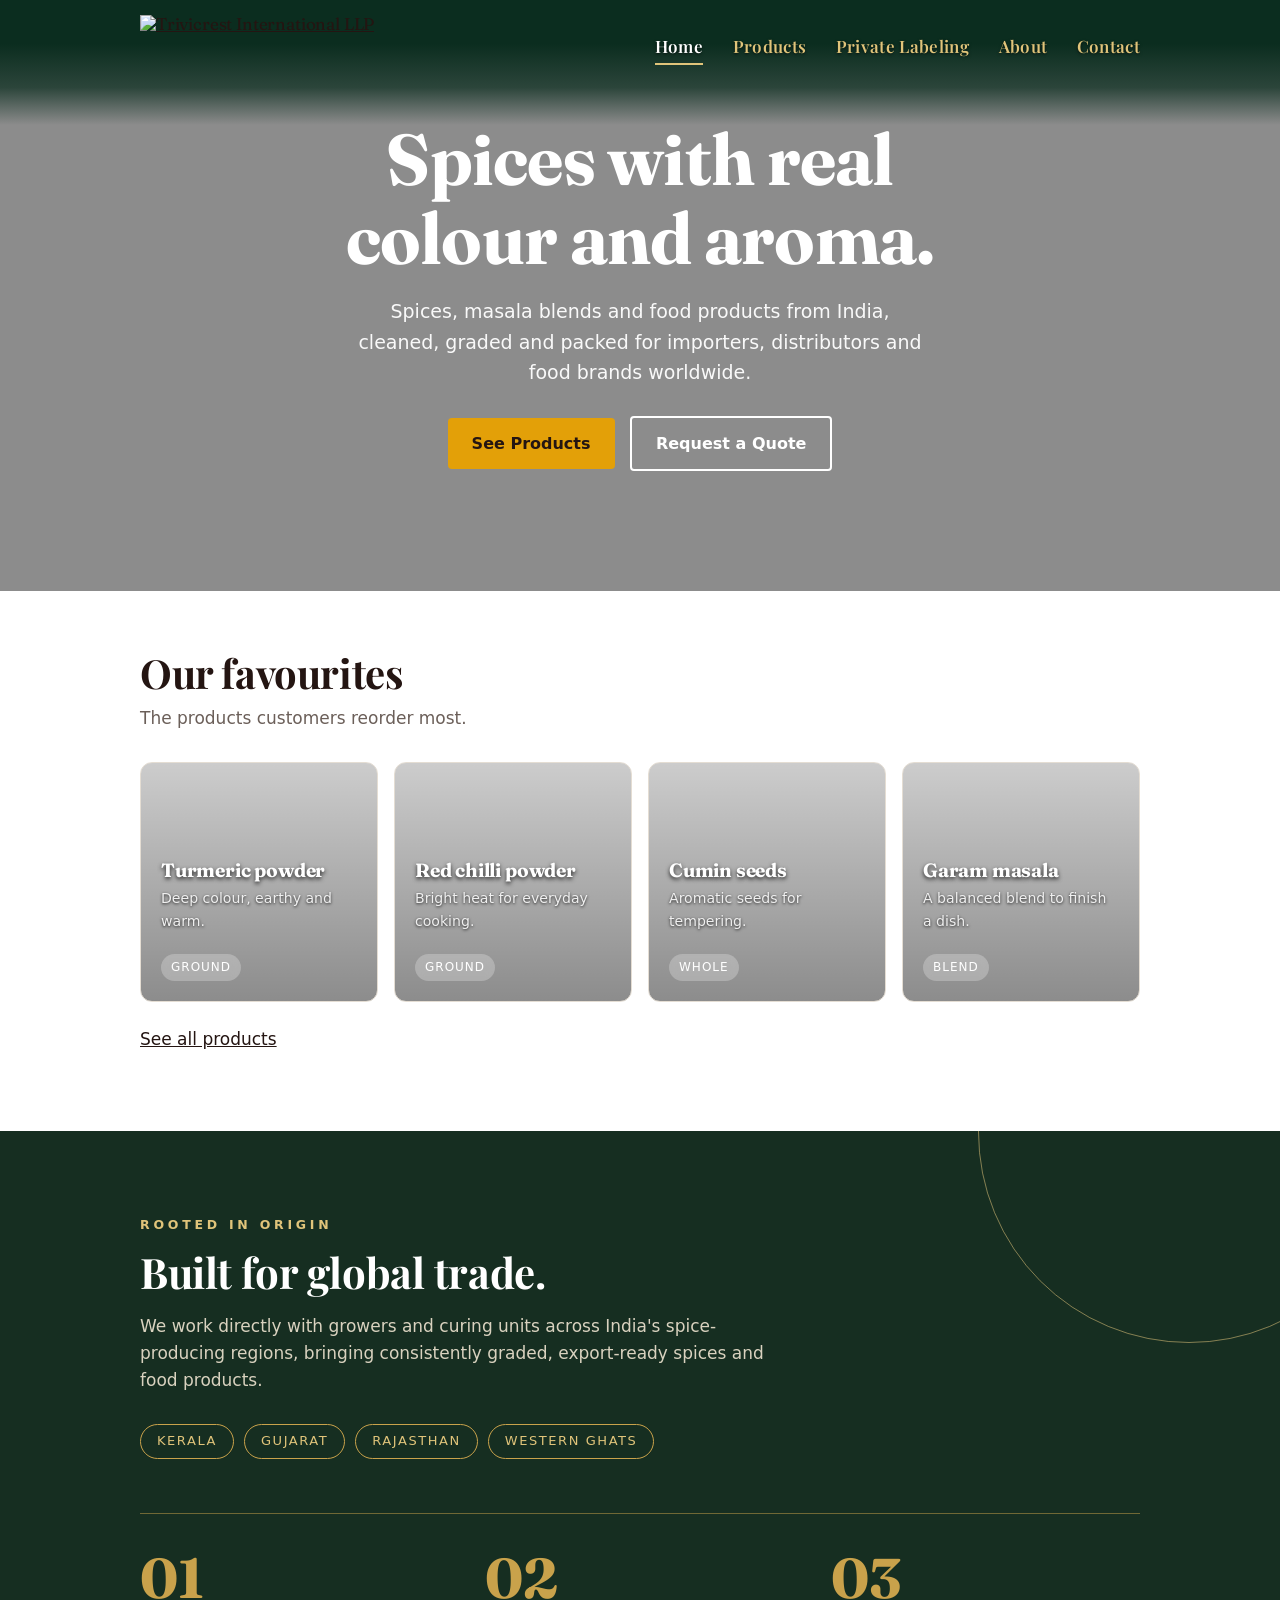
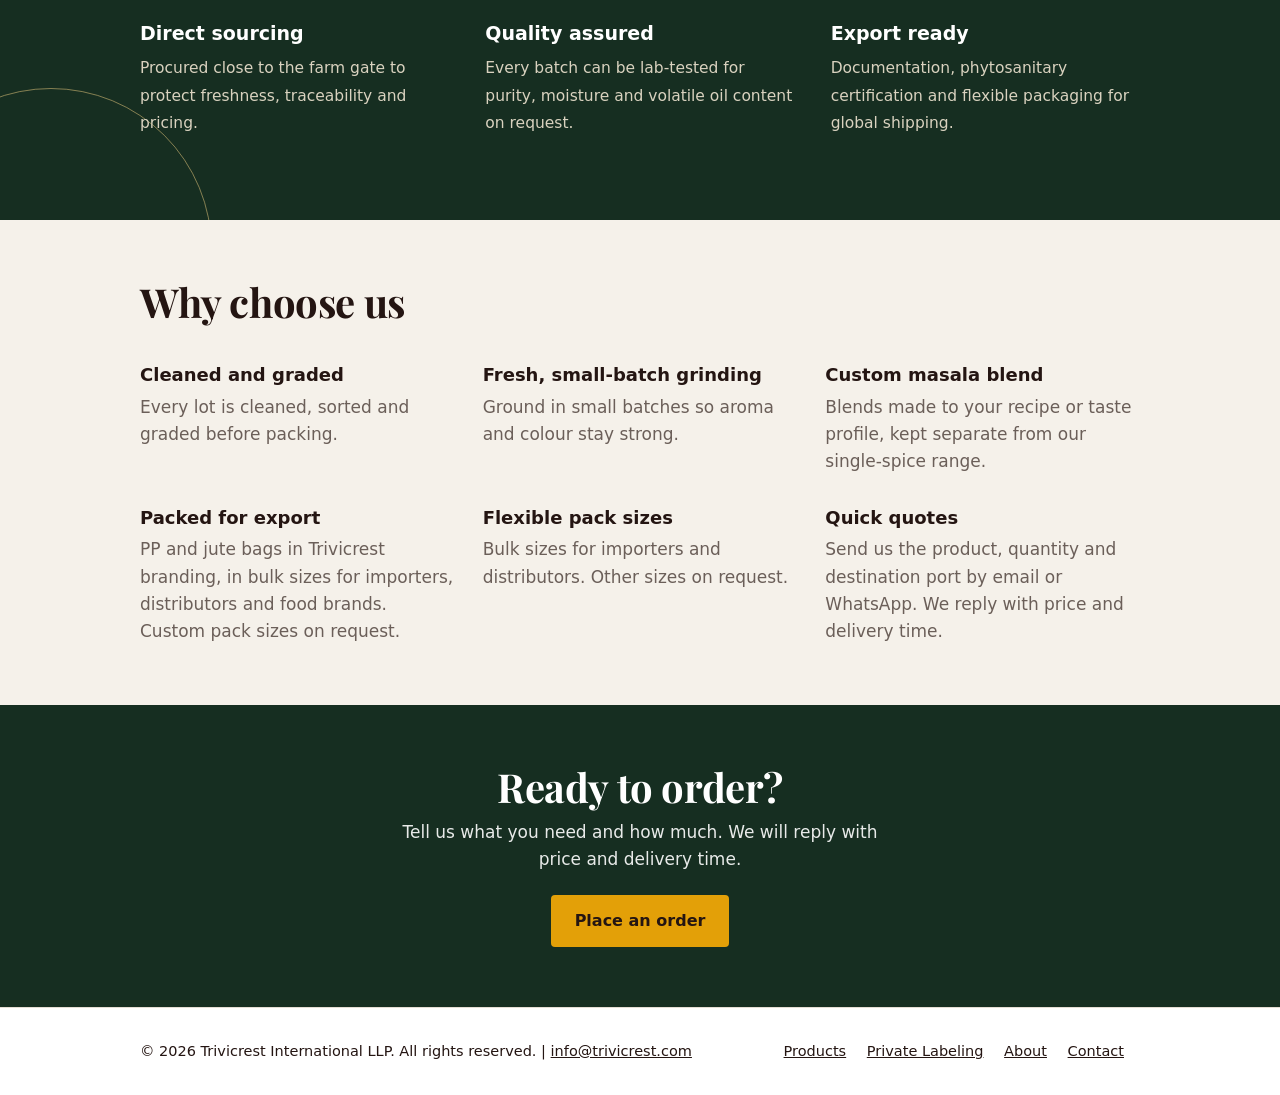
==== index.html @ 9ede982e "Add files via upload Initial website upload" ====
<!DOCTYPE html>
<html lang="en">
<head>
  <meta charset="utf-8">
  <meta name="viewport" content="width=device-width, initial-scale=1">
  <title>Pure Indian Spices | Trivicrest</title>
  <link rel="stylesheet" href="https://fonts.googleapis.com/css2?family=Fraunces:wght@600;700&family=Playfair+Display:wght@500;600;700&display=swap">
  <link rel="stylesheet" href="style.css">
</head>
<body class="home-page">
  <header>
  <div class="wrap">
    <a class="logo" href="index.html">
      <img src="images/logoo.png" alt="Trivicrest International LLP" class="logo-img">
    </a>
    <nav>
      <a href="index.html" class="on">Home</a>
      <a href="products.html">Products</a>
      <a href="private-labeling.html">Private Labeling</a>
      <a href="about.html">About</a>
      <a href="contact.html">Contact</a>
    </nav>
  </div>
</header>
  <main>
    <div class="hero">
      <!-- Background Video -->
      <video autoplay muted loop playsinline class="hero-video">
        <source src="images/banner-video.mp4.mp4" type="video/mp4">
        Your browser does not support the video tag.
      </video>

      <!-- Dark Overlay to keep white text clearly legible -->
      <div class="hero-overlay"></div>

      <!-- Hero Content -->
      <div class="wrap hero-content">
        <h1>Spices with real colour and aroma.</h1>
        <p>Spices, masala blends and food products from India, cleaned, graded and packed for importers, distributors and food brands worldwide.</p>
        <a class="btn" href="products.html">See Products</a>
        <a class="btn alt" href="contact.html">Request a Quote</a>
      </div>
    </div>

    <section>
      <div class="wrap">
        <h2 style="font-family: 'Playfair Display', Georgia, serif;">Our favourites</h2>
        <p class="lead">The products customers reorder most.</p>
        <div class="grid" id="featured"></div>
        <p style="margin-top:24px"><a href="products.html">See all products</a></p>
      </div>
    </section>

    <section class="rooted">
      <div class="wrap">
        <p class="eyebrow">Rooted in origin</p>
        <h2>Built for global trade.</h2>
        <p class="intro">We work directly with growers and curing units across India's spice-producing regions, bringing consistently graded, export-ready spices and food products.</p>
        <div class="regions">
          <span>Kerala</span>
          <span>Gujarat</span>
          <span>Rajasthan</span>
          <span>Western Ghats</span>
        </div>
        <div class="rooted-grid">
          <div>
            <div class="rooted-num">01</div>
            <strong>Direct sourcing</strong>
            <span class="d">Procured close to the farm gate to protect freshness, traceability and pricing.</span>
          </div>
          <div>
            <div class="rooted-num">02</div>
            <strong>Quality assured</strong>
            <span class="d">Every batch can be lab-tested for purity, moisture and volatile oil content on request.</span>
          </div>
          <div>
            <div class="rooted-num">03</div>
            <strong>Export ready</strong>
            <span class="d">Documentation, phytosanitary certification and flexible packaging for global shipping.</span>
          </div>
        </div>
      </div>
    </section>

    <section class="soft">
      <div class="wrap">
        <h2 style="font-family: 'Playfair Display', Georgia, serif;">Why choose us</h2>
        <br>
        <div class="cols">
          <div>
            <strong>Cleaned and graded</strong>
            <span>Every lot is cleaned, sorted and graded before packing.</span>
          </div>
          <div>
            <strong>Fresh, small-batch grinding</strong>
            <span>Ground in small batches so aroma and colour stay strong.</span>
          </div>
          <div>
            <strong>Custom masala blend</strong>
            <span>Blends made to your recipe or taste profile, kept separate from our single-spice range.</span>
          </div>
          <div>
            <strong>Packed for export</strong>
            <span>PP and jute bags in Trivicrest branding, in bulk sizes for importers, distributors and food brands. Custom pack sizes on request.</span>
          </div>
          <div>
            <strong>Flexible pack sizes</strong>
            <span>Bulk sizes for importers and distributors. Other sizes on request.</span>
          </div>
          <div>
            <strong>Quick quotes</strong>
            <span>Send us the product, quantity and destination port by email or WhatsApp. We reply with price and delivery time.</span>
          </div>
        </div>
      </div>
    </section>

    <section class="cta">
      <div class="wrap">
        <h2 style="font-family: 'Playfair Display', Georgia, serif;">Ready to order?</h2>
        <p>Tell us what you need and how much. We will reply with price and delivery time.</p>
        <a class="btn" href="contact.html">Place an order</a>
      </div>
    </section>
  </main>

  <footer>
    <div class="wrap">
      <span>&copy; <span class="yr"></span> Trivicrest International LLP. All rights reserved. | <a href="mailto:info@trivicrest.com">info@trivicrest.com</a></span>
      <span>
        <a href="products.html">Products</a>
        <a href="private-labeling.html">Private Labeling</a>
        <a href="about.html">About</a>
        <a href="contact.html">Contact</a>
      </span>
    </div>
  </footer>
  <script src="script.js"></script>
</body>
</html>
---- style.css ----
:root{--bg:#FFFFFF;--soft:#F5F1EA;--ink:#241512;--mute:#6B5F59;--line:#E4DDD3;--red:#5A1A12;--gold:#E3A008;--green:#3F5B3A}
*{box-sizing:border-box}html{scroll-behavior:smooth}
body{margin:0;background:var(--bg);color:var(--ink);font:17px/1.6 system-ui,-apple-system,"Segoe UI",Roboto,sans-serif}
h1,h2,h3,.logo{font-family:Fraunces,Georgia,serif;line-height:1.1;letter-spacing:-.01em}
a{color:inherit}.wrap{max-width:1040px;margin:0 auto;padding:0 20px}
/* Header Container */
/* Base Header Styling (For Light Subpages: Products, About, Contact, etc.) */
header {
  position: sticky;
  top: 0;
  background: #0b2d1f; /* Solid brand green for subpages to make logo and nav crisp */
  z-index: 10;
  padding: 12px 0;
  border-bottom: 1px solid rgba(224, 196, 122, 0.2);
}

header .wrap {
  display: flex;
  align-items: center;
  justify-content: space-between;
  flex-wrap: wrap;
  gap: 15px;
}

.logo-img {
  height: 65px;
  width: auto;
  display: block;
}

nav a {
  margin-left: 24px;
  text-decoration: none;
  color: #E0C47A;
  font-family: 'Playfair Display', Georgia, serif;
  font-size: 17px;
  font-weight: 600;
  letter-spacing: 0.02em;
  padding: 6px 0;
  transition: color 0.2s ease;
  text-shadow: 0 1px 3px rgba(0, 0, 0, 0.7);
}

nav a:hover, nav a.on {
  color: #ffffff;
  border-bottom: 2px solid #E0C47A;
}

/* Homepage-Only Dissolving Header over Video */
body.home-page header {
  position: absolute;
  top: 0;
  left: 0;
  width: 100%;
  background: linear-gradient(
    to bottom, 
    #0b2d1f 0%, 
    #0b2d1f 35%, 
    rgba(11, 45, 31, 0.75) 70%, 
    rgba(11, 45, 31, 0) 100%
  );
  border-bottom: none;
  padding: 15px 0 45px;
}

/* Hero Section Spacing for Large Logo */
.hero {
  position: relative;
  min-height: 600px;
  padding: 220px 0 120px; /* Extra top padding so headline doesn't touch logo */
  display: flex;
  align-items: center;
  justify-content: center;
  overflow: hidden;
  text-align: center;
}


  
/* Video Hero Banner */
.hero {
  position: relative;
  min-height: 500px;
  padding: 120px 0;
  display: flex;
  align-items: center;
  justify-content: center;
  overflow: hidden;
  text-align: center;
}

.hero-video {
  position: absolute;
  top: 50%;
  left: 50%;
  min-width: 100%;
  min-height: 100%;
  width: auto;
  height: auto;
  transform: translate(-50%, -50%);
  object-fit: cover;
  z-index: 1;
}

.hero-overlay {
  position: absolute;
  top: 0;
  left: 0;
  width: 100%;
  height: 100%;
  background: rgba(0, 0, 0, 0.45); /* Dark tint overlay */
  z-index: 2;
}

.hero-content {
  position: relative;
  z-index: 3;
  color: #ffffff;
}

.hero h1 {
  font-size: clamp(40px, 7vw, 72px);
  margin: 0 auto 18px;
  max-width: 13ch;
  text-align: center;
  color: #ffffff;
}

.hero p {
  max-width: 48ch;
  font-size: 19px;
  opacity: .95;
  margin: 0 auto 28px;
  text-align: center;
  color: #ffffff;
}

/* Page Header Section (Subpages) */
.page-head {
  background: var(--soft);
  padding: 130px 0 48px; /* 130px top padding pushes text safely below the header gradient */
  border-bottom: 1px solid var(--line);
}
.page-head h1{font-size:clamp(34px,5vw,52px);margin:0 0 8px}.page-head p{margin:0;color:var(--mute);max-width:52ch}
.btn{display:inline-block;background:var(--gold);color:#241512;padding:13px 24px; border-radius:4px;font-weight:600;text-decoration:none;border:0;cursor:pointer;font-size:16px}
.btn.alt{background:transparent;color:#fff;border:2px solid #fff;margin-left:10px}
section{padding:60px 0}.soft{background:var(--soft)}
h2{font-size:clamp(28px,4vw,40px);margin:0 0 10px}.lead{color:var(--mute);max-width:56ch;margin:0 0 30px}
.grid{display:grid;grid-template-columns:repeat(auto-fill,minmax(230px,1fr));gap:16px}
.card{border:1px solid var(--line);border-radius:6px;padding:20px;background:#fff}
.card h3{margin:14px 0 4px;font-size:21px}.card p{margin:0;color:var(--mute);font-size:15px}
.dot{width:84px;height:84px;border-radius:50%;box-shadow:inset 0 -8px 0 rgba(0,0,0,.18),inset 0 6px 0 rgba(255,255,255,.18)}
.tag{display:inline-block;font-size:13px;color:var(--green);margin-top:10px}
.filters{display:flex;gap:8px;flex-wrap:wrap;margin-bottom:24px}
.filters button{border:1px solid var(--line);background:#fff;padding:9px 16px;border-radius:99px;font-size:15px;cursor:pointer}
.filters button.on{background:var(--red);color:#fff;border-color:var(--red)}
.cols{display:grid;grid-template-columns:repeat(auto-fit,minmax(240px,1fr));gap:28px}
.cols strong{display:block;font-size:18px;margin-bottom:4px}.cols span,.about p{color:var(--mute)}
.split{display:grid;grid-template-columns:repeat(auto-fit,minmax(300px,1fr));gap:40px}
label{display:block;font-weight:600;font-size:14px;margin-bottom:6px}
input,select,textarea{width:100%;padding:12px;border:1px solid var(--line);border-radius:4px;font:inherit;margin-bottom:16px}
.cta{background:#162E21;color:#fff;text-align:center}.cta p{opacity:.9;margin:0 auto 22px;max-width:46ch}
footer{background:#fff;color:#241512;padding:32px 0;font-size:14.5px;border-top:1px solid var(--line)}
footer .wrap{display:flex;justify-content:space-between;flex-wrap:wrap;gap:10px}footer a{margin-right:16px}
a:focus-visible,button:focus-visible,input:focus-visible,select:focus-visible,textarea:focus-visible{outline:3px solid var(--gold);outline-offset:2px}

/* Styling for background image cards */
.spice-card {
  position: relative;
  min-height: 240px;
  background-size: cover;
  background-position: center;
  background-repeat: no-repeat;
  border-radius: 12px;
  overflow: hidden;
  padding: 20px;
  display: flex;
  flex-direction: column;
  justify-content: flex-end;
}

.spice-card h3 {
  color: #ffffff !important;
  font-size: 1.2rem;
  margin-bottom: 6px;
  text-shadow: 0 2px 4px rgba(0, 0, 0, 0.8);
}

.spice-card p {
  color: #f0f0f0 !important;
  font-size: 0.88rem;
  margin-bottom: 12px;
  text-shadow: 0 1px 3px rgba(0, 0, 0, 0.8);
}

.spice-card .tag {
  display: inline-block;
  background-color: rgba(255, 255, 255, 0.25);
  backdrop-filter: blur(4px);
  color: #ffffff !important;
  padding: 4px 10px;
  border-radius: 20px;
  font-size: 0.75rem;
  text-transform: uppercase;
  letter-spacing: 1px;
}

/* "Rooted in origin" section */
.rooted{position:relative;overflow:hidden;background:#162E21;color:#F6F1E6;padding:84px 0}
.rooted::before,.rooted::after{content:"";position:absolute;border:1px solid rgba(224,196,122,.55);border-radius:50%;pointer-events:none}
.rooted::before{width:420px;height:420px;top:-210px;right:-120px}
.rooted::after{width:320px;height:320px;bottom:-190px;left:-110px}
.rooted .wrap{position:relative;z-index:1}
.rooted .eyebrow{font-size:12.5px;font-weight:600;letter-spacing:.3em;text-transform:uppercase;color:#E0C47A;margin:0 0 14px}
.rooted h2{font-family:'Playfair Display',serif;font-size:42px;color:#fff;max-width:16ch;margin:0 0 18px}
.rooted .intro{color:#D9D2BF;max-width:60ch;margin:0 0 30px}
.regions{display:flex;flex-wrap:wrap;gap:10px;margin:0 0 54px}
.regions span{border:1px solid #C9A24B;color:#E0C47A;border-radius:99px;padding:6px 16px;font-size:13px;letter-spacing:.12em;text-transform:uppercase}
.rooted-grid{display:grid;grid-template-columns:repeat(auto-fit,minmax(230px,1fr));gap:36px;border-top:1px solid rgba(201,162,75,.5);padding-top:36px}
.rooted-num{font-family:Fraunces,Georgia,serif;font-size:56px;font-weight:700;line-height:1;color:#C9A24B;margin:0 0 12px}
.rooted-grid strong{display:block;font-size:19px;color:#fff;margin-bottom:6px}
.rooted-grid .d{color:#D9D2BF;font-size:15.5px}



/* ==========================================
   MOBILE & TABLET RESPONSIVE STYLES
   ========================================== */

@media (max-width: 768px) {
  
  /* 1. Header & Navigation Adjustments */
  header {
    padding: 10px 0 25px !important;
  }

  header .wrap {
    flex-direction: column; /* Stack logo and navigation vertically on small screens */
    align-items: center;
    justify-content: center;
    gap: 10px;
  }

  /* Shrink logo so it doesn't take up the whole phone screen */
  .logo-img {
    height: 48px !important; 
  }

  /* Center nav links and give them better touch targets */
  nav {
    display: flex;
    flex-wrap: wrap;
    justify-content: center;
    gap: 12px 16px; /* Spacing between links */
  }

  nav a {
    margin-left: 0 !important; /* Reset desktop left margin */
    font-size: 14px !important;
    padding: 4px 8px;
  }

  /* 2. Hero Section Fixes for Mobile Video */
  .hero {
    min-height: 480px !important;
    padding: 150px 16px 60px !important; /* Extra top padding so logo/nav doesn't cover text */
  }

  .hero-content h1 {
    font-size: 28px !important; /* Smaller title to prevent awkward text wrapping */
    line-height: 1.25;
  }

  .hero-content p {
    font-size: 15px !important;
    margin-bottom: 20px;
  }

  /* Stack Hero Buttons on Mobile */
  .hero-content .btn {
    display: block;
    width: 100%;
    margin: 8px 0 !important;
    box-sizing: border-box;
  }

  /* 3. Subpage Headings Padding Fix */
  .page-head {
    padding: 150px 16px 36px !important; /* Prevents sticky header from overlapping page titles */
    text-align: center;
  }

  .page-head h1 {
    font-size: 32px !important;
  }

  /* 4. Product Grid & Section Columns */
  .grid, .cols, .rooted-grid {
    grid-template-columns: 1fr !important; /* Display items in a single full-width column */
    gap: 20px !important;
  }

  section {
    padding: 40px 16px !important; /* Reduce large section padding on small displays */
  }

  /* 5. Mobile Footer Styling */
  footer .wrap {
    flex-direction: column;
    text-align: center;
    gap: 16px;
  }

  footer span {
    display: flex;
    flex-wrap: wrap;
    justify-content: center;
    gap: 10px;
  }
}
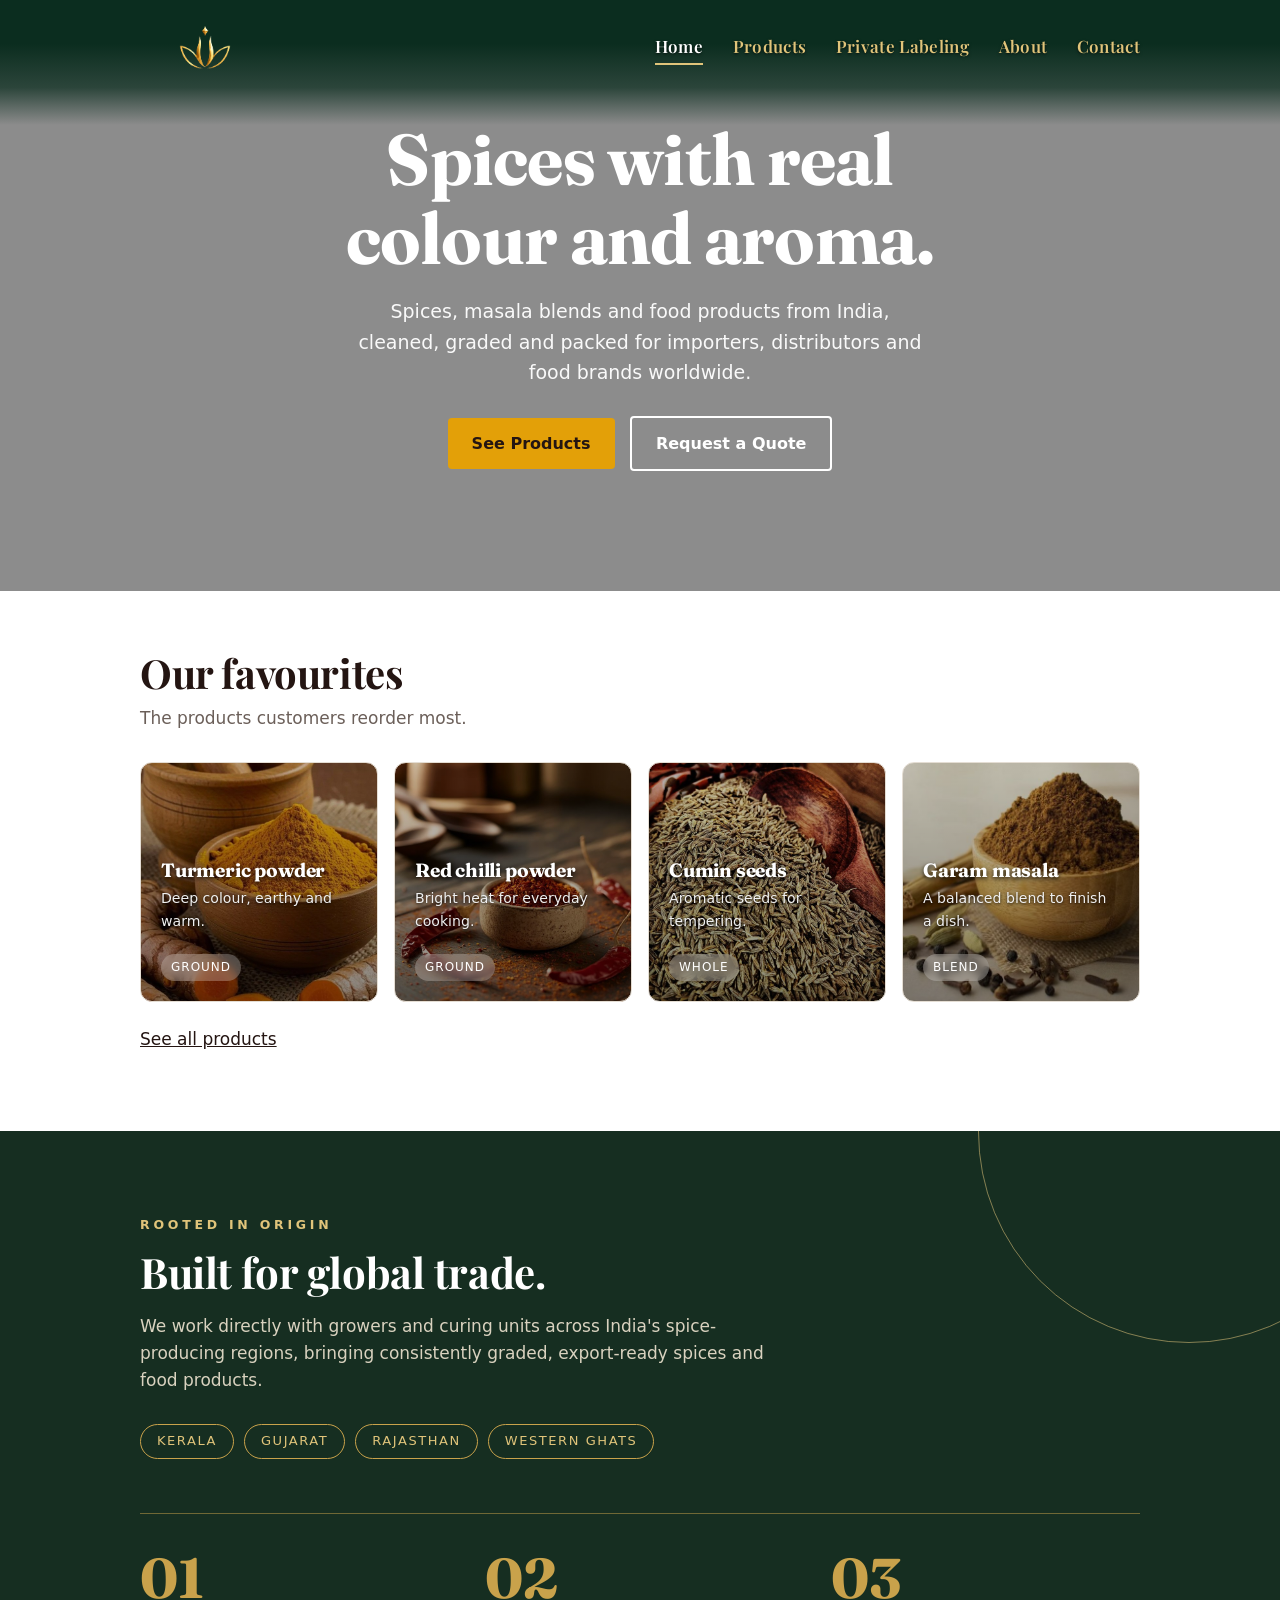
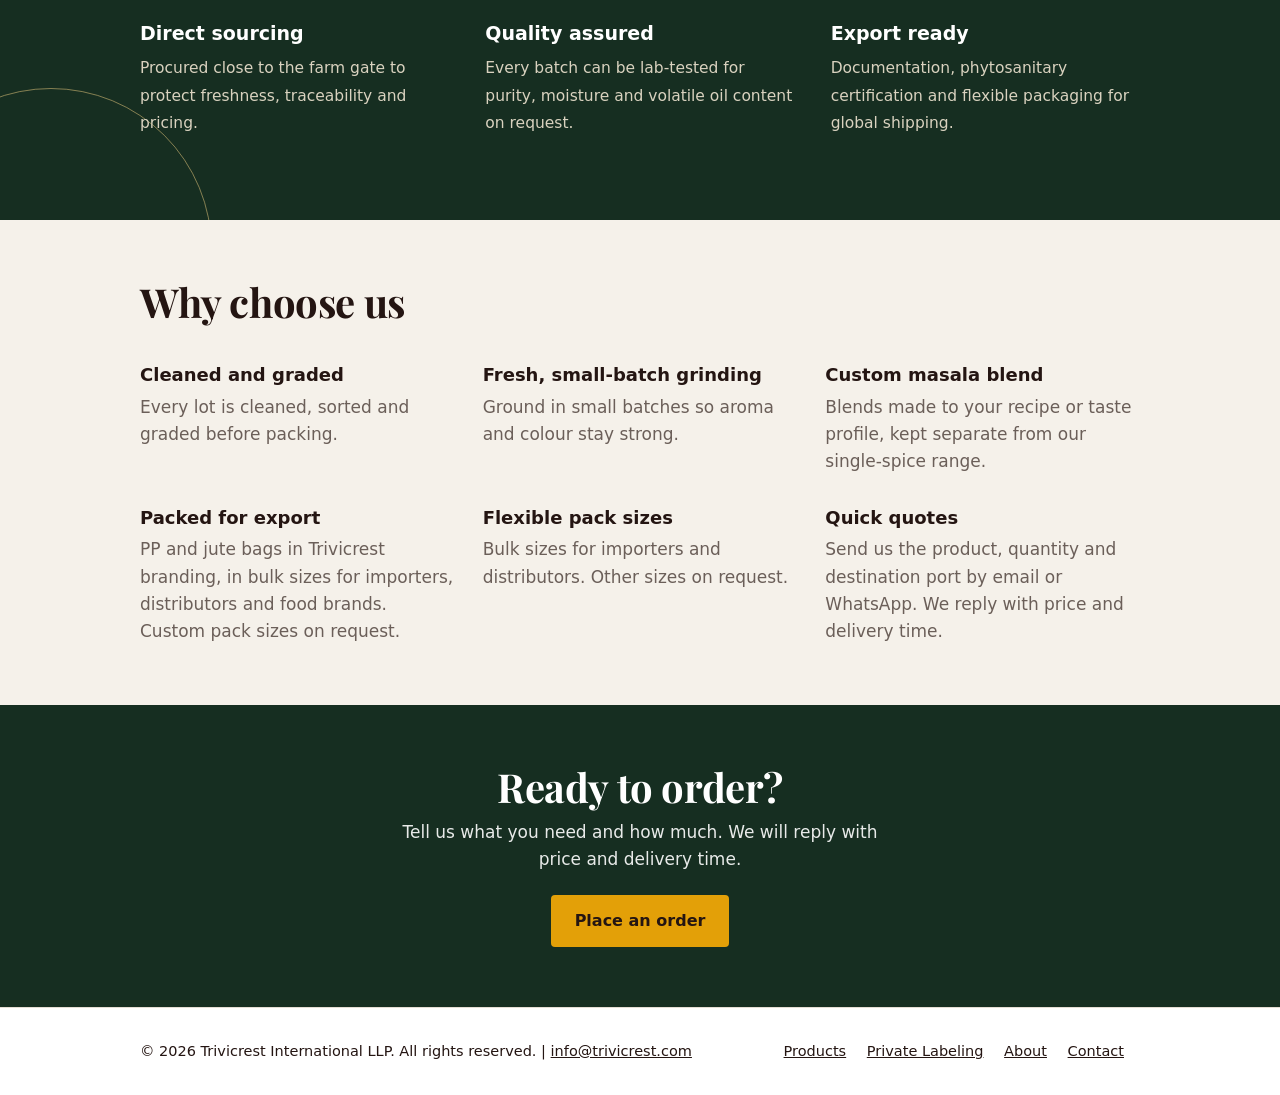
==== commit b6a26f19: "Update website" ====
--- a/index.html
+++ b/index.html
@@ -11,7 +11,7 @@
   <header>
   <div class="wrap">
     <a class="logo" href="index.html">
-      <img src="images/logoo.png" alt="Trivicrest International LLP" class="logo-img">
+      <img src="images/trivilogo.png" alt="Trivicrest International LLP" class="logo-img">
     </a>
     <nav>
       <a href="index.html" class="on">Home</a>
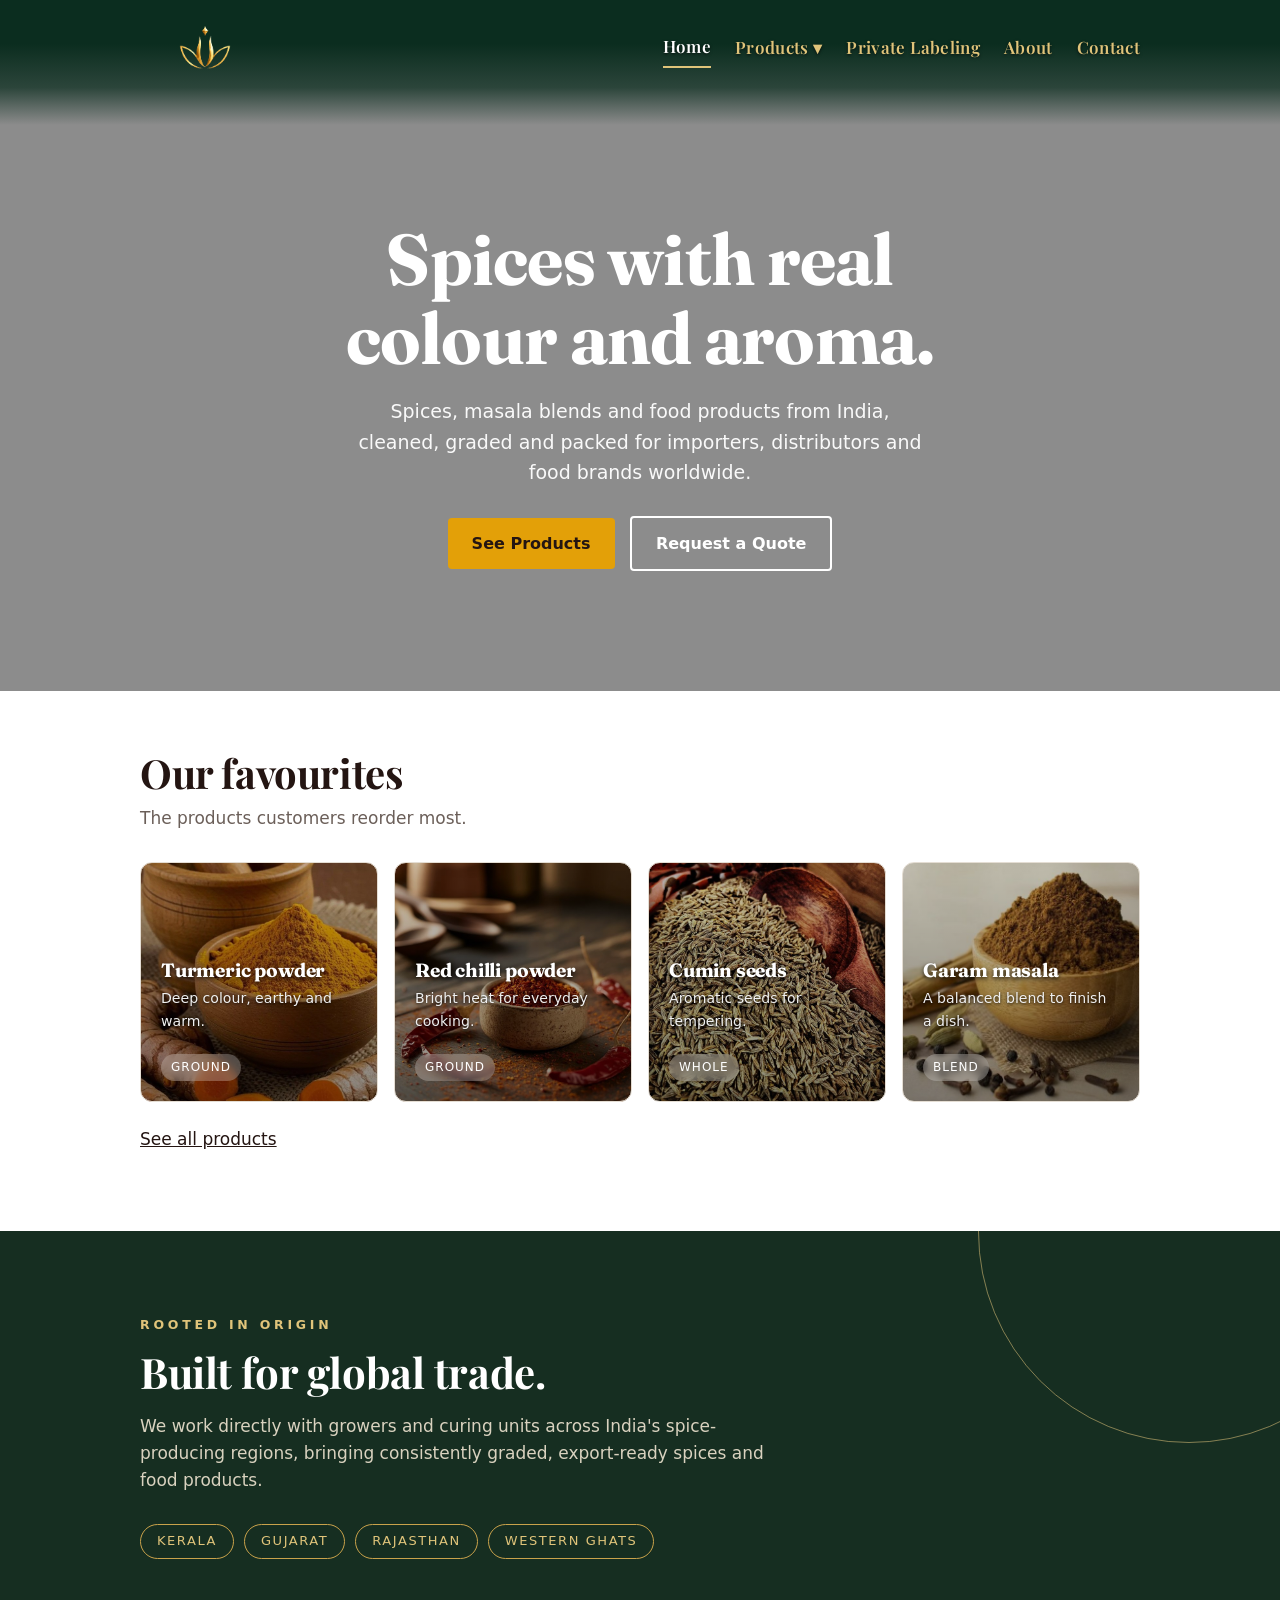
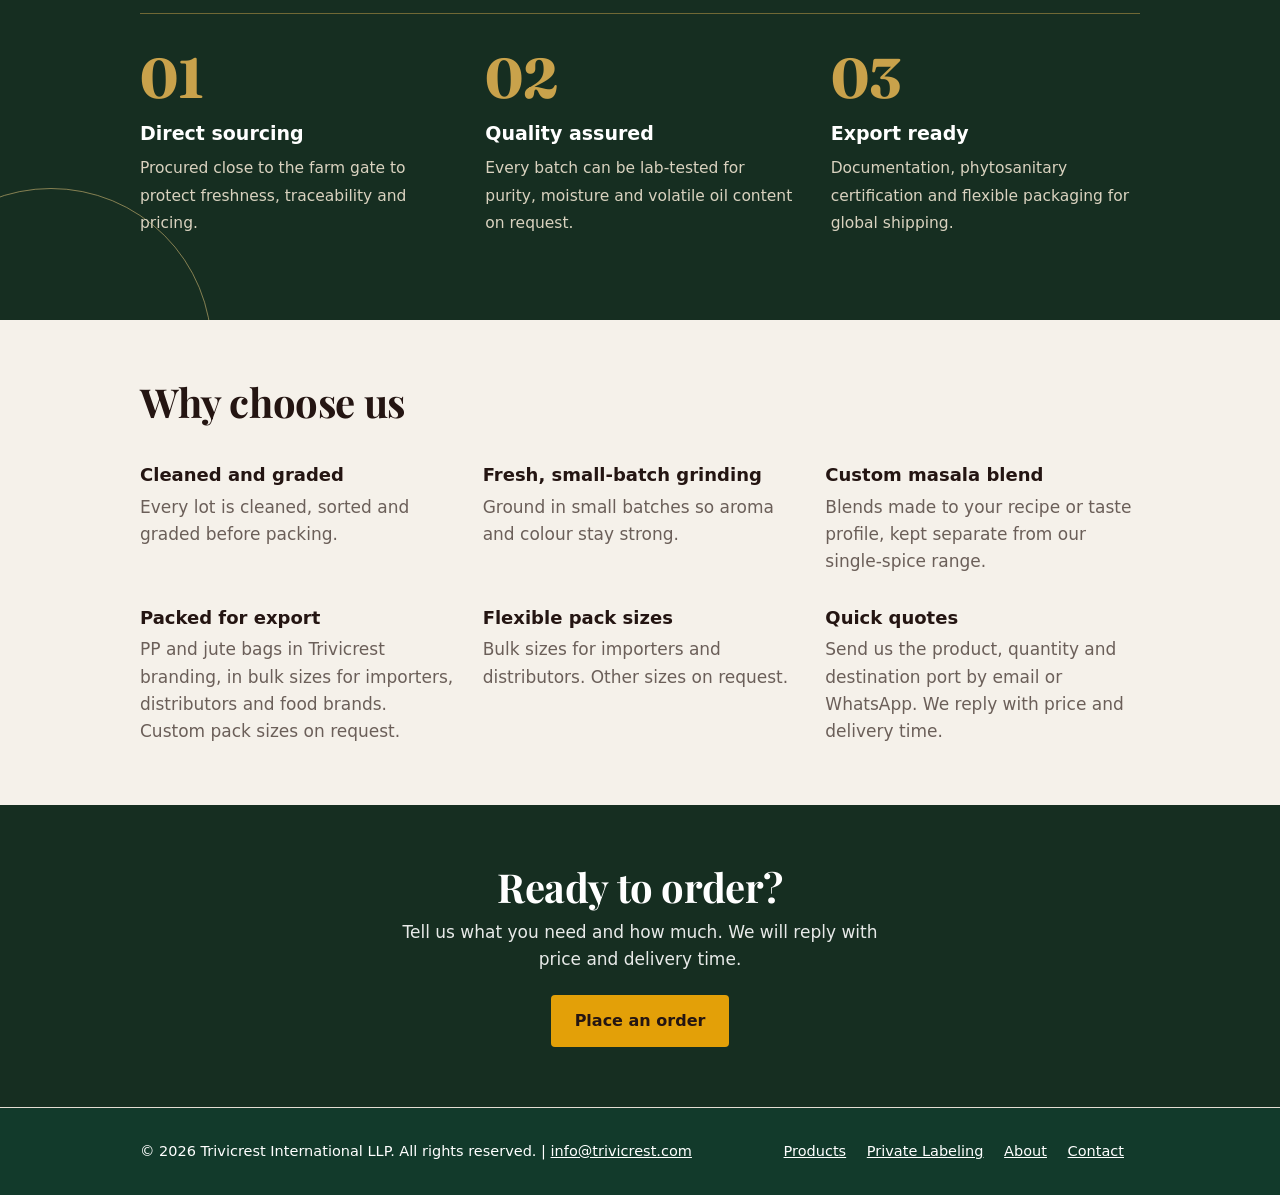
==== commit f93d4147: "Update website" ====
--- a/index.html
+++ b/index.html
@@ -9,19 +9,32 @@
 </head>
 <body class="home-page">
   <header>
-  <div class="wrap">
-    <a class="logo" href="index.html">
-      <img src="images/trivilogo.png" alt="Trivicrest International LLP" class="logo-img">
-    </a>
-    <nav>
-      <a href="index.html" class="on">Home</a>
-      <a href="products.html">Products</a>
-      <a href="private-labeling.html">Private Labeling</a>
-      <a href="about.html">About</a>
-      <a href="contact.html">Contact</a>
-    </nav>
-  </div>
-</header>
+    <div class="wrap">
+      <a class="logo" href="index.html">
+        <img src="images/trivilogo.png" alt="Trivicrest International LLP" class="logo-img">
+      </a>
+      <nav class="main-nav">
+  <ul>
+    <li><a href="index.html">Home</a></li>
+    
+    <!-- Products Dropdown -->
+    <li class="dropdown">
+      <a href="products.html" class="drop-btn">Products ▾</a>
+      <ul class="dropdown-menu">
+        <!-- Clicking this opens your Spices page -->
+        <li><a href="spices.html">Spices</a></li>
+        <!-- Clicking this opens your upcoming/other products page -->
+        <li><a href="products.html">Products</a></li>
+      </ul>
+    </li>
+
+    <li><a href="private-labeling.html">Private Labeling</a></li>
+    <li><a href="about.html">About</a></li>
+    <li><a href="contact.html">Contact</a></li>
+  </ul>
+</nav>
+    </div>
+  </header>
   <main>
     <div class="hero">
       <!-- Background Video -->
--- a/style.css
+++ b/style.css
@@ -3,8 +3,8 @@
 body{margin:0;background:var(--bg);color:var(--ink);font:17px/1.6 system-ui,-apple-system,"Segoe UI",Roboto,sans-serif}
 h1,h2,h3,.logo{font-family:Fraunces,Georgia,serif;line-height:1.1;letter-spacing:-.01em}
 a{color:inherit}.wrap{max-width:1040px;margin:0 auto;padding:0 20px}
+
 /* Header Container */
-/* Base Header Styling (For Light Subpages: Products, About, Contact, etc.) */
 header {
   position: sticky;
   top: 0;
@@ -28,7 +28,23 @@
   display: block;
 }
 
-nav a {
+/* ==========================================
+   NAVIGATION & DROPDOWN STYLES
+   ========================================== */
+.main-nav ul {
+  list-style: none;
+  display: flex;
+  align-items: center;
+  gap: 0; 
+  margin: 0;
+  padding: 0;
+}
+
+.main-nav li {
+  position: relative;
+}
+
+nav a, .main-nav a {
   margin-left: 24px;
   text-decoration: none;
   color: #E0C47A;
@@ -39,11 +55,59 @@
   padding: 6px 0;
   transition: color 0.2s ease;
   text-shadow: 0 1px 3px rgba(0, 0, 0, 0.7);
-}
-
-nav a:hover, nav a.on {
+  display: inline-block;
+}
+
+nav a:hover, nav a.on, .main-nav a:hover, .main-nav a.on {
   color: #ffffff;
   border-bottom: 2px solid #E0C47A;
+}
+
+/* Dropdown Menu Styling */
+.main-nav .dropdown-menu {
+  position: absolute;
+  top: 100%;
+  left: 24px; /* Align with nav link left margin */
+  background-color: #0b2d1f;
+  min-width: 160px;
+  box-shadow: 0px 8px 16px rgba(0, 0, 0, 0.3);
+  border: 1px solid rgba(224, 196, 122, 0.3);
+  border-radius: 4px;
+  display: flex;
+  flex-direction: column;
+  gap: 0;
+  padding: 0.5rem 0;
+  opacity: 0;
+  visibility: hidden;
+  transform: translateY(10px);
+  transition: all 0.3s ease;
+  z-index: 100;
+}
+
+.main-nav .dropdown-menu li {
+  width: 100%;
+}
+
+.main-nav .dropdown-menu a {
+  display: block;
+  margin-left: 0 !important;
+  padding: 0.6rem 1.2rem;
+  color: #E0C47A;
+  white-space: nowrap;
+  border-bottom: none !important;
+}
+
+.main-nav .dropdown-menu a:hover {
+  background-color: rgba(224, 196, 122, 0.1);
+  color: #ffffff;
+  border-bottom: none !important;
+}
+
+/* Show Dropdown on Hover */
+.main-nav .dropdown:hover .dropdown-menu {
+  opacity: 1;
+  visibility: visible;
+  transform: translateY(0);
 }
 
 /* Homepage-Only Dissolving Header over Video */
@@ -67,7 +131,7 @@
 .hero {
   position: relative;
   min-height: 600px;
-  padding: 220px 0 120px; /* Extra top padding so headline doesn't touch logo */
+  padding: 220px 0 120px; 
   display: flex;
   align-items: center;
   justify-content: center;
@@ -75,20 +139,7 @@
   text-align: center;
 }
 
-
-  
 /* Video Hero Banner */
-.hero {
-  position: relative;
-  min-height: 500px;
-  padding: 120px 0;
-  display: flex;
-  align-items: center;
-  justify-content: center;
-  overflow: hidden;
-  text-align: center;
-}
-
 .hero-video {
   position: absolute;
   top: 50%;
@@ -108,7 +159,7 @@
   left: 0;
   width: 100%;
   height: 100%;
-  background: rgba(0, 0, 0, 0.45); /* Dark tint overlay */
+  background: rgba(0, 0, 0, 0.45); 
   z-index: 2;
 }
 
@@ -137,11 +188,15 @@
 
 /* Page Header Section (Subpages) */
 .page-head {
-  background: var(--soft);
-  padding: 130px 0 48px; /* 130px top padding pushes text safely below the header gradient */
-  border-bottom: 1px solid var(--line);
-}
-.page-head h1{font-size:clamp(34px,5vw,52px);margin:0 0 8px}.page-head p{margin:0;color:var(--mute);max-width:52ch}
+  background-color: #123a2b;
+  color: #ffffff; 
+  padding: 40px 0; 
+}
+
+.page-head h1,
+.page-head p {
+  color: #ffffff;
+}
 .btn{display:inline-block;background:var(--gold);color:#241512;padding:13px 24px; border-radius:4px;font-weight:600;text-decoration:none;border:0;cursor:pointer;font-size:16px}
 .btn.alt{background:transparent;color:#fff;border:2px solid #fff;margin-left:10px}
 section{padding:60px 0}.soft{background:var(--soft)}
@@ -160,7 +215,7 @@
 label{display:block;font-weight:600;font-size:14px;margin-bottom:6px}
 input,select,textarea{width:100%;padding:12px;border:1px solid var(--line);border-radius:4px;font:inherit;margin-bottom:16px}
 .cta{background:#162E21;color:#fff;text-align:center}.cta p{opacity:.9;margin:0 auto 22px;max-width:46ch}
-footer{background:#fff;color:#241512;padding:32px 0;font-size:14.5px;border-top:1px solid var(--line)}
+footer{background:#123a2b;color:#fff;padding:32px 0;font-size:14.5px;border-top:1px solid var(--line)}
 footer .wrap{display:flex;justify-content:space-between;flex-wrap:wrap;gap:10px}footer a{margin-right:16px}
 a:focus-visible,button:focus-visible,input:focus-visible,select:focus-visible,textarea:focus-visible{outline:3px solid var(--gold);outline-offset:2px}
 
@@ -221,8 +276,6 @@
 .rooted-grid strong{display:block;font-size:19px;color:#fff;margin-bottom:6px}
 .rooted-grid .d{color:#D9D2BF;font-size:15.5px}
 
-
-
 /* ==========================================
    MOBILE & TABLET RESPONSIVE STYLES
    ========================================== */
@@ -235,39 +288,52 @@
   }
 
   header .wrap {
-    flex-direction: column; /* Stack logo and navigation vertically on small screens */
+    flex-direction: column; 
     align-items: center;
     justify-content: center;
     gap: 10px;
   }
 
-  /* Shrink logo so it doesn't take up the whole phone screen */
   .logo-img {
     height: 48px !important; 
   }
 
   /* Center nav links and give them better touch targets */
-  nav {
+  nav, .main-nav ul {
     display: flex;
     flex-wrap: wrap;
     justify-content: center;
-    gap: 12px 16px; /* Spacing between links */
-  }
-
-  nav a {
-    margin-left: 0 !important; /* Reset desktop left margin */
+    gap: 8px 12px; 
+  }
+
+  nav a, .main-nav a {
+    margin-left: 0 !important; 
     font-size: 14px !important;
     padding: 4px 8px;
+  }
+
+  /* Adjust dropdown positioning for mobile view */
+  .main-nav .dropdown-menu {
+    position: static;
+    box-shadow: none;
+    border: none;
+    background: rgba(0, 0, 0, 0.15);
+    margin-top: 4px;
+    display: none; 
+  }
+
+  .main-nav .dropdown:hover .dropdown-menu {
+    display: flex;
   }
 
   /* 2. Hero Section Fixes for Mobile Video */
   .hero {
     min-height: 480px !important;
-    padding: 150px 16px 60px !important; /* Extra top padding so logo/nav doesn't cover text */
+    padding: 150px 16px 60px !important; 
   }
 
   .hero-content h1 {
-    font-size: 28px !important; /* Smaller title to prevent awkward text wrapping */
+    font-size: 28px !important; 
     line-height: 1.25;
   }
 
@@ -276,7 +342,6 @@
     margin-bottom: 20px;
   }
 
-  /* Stack Hero Buttons on Mobile */
   .hero-content .btn {
     display: block;
     width: 100%;
@@ -286,7 +351,7 @@
 
   /* 3. Subpage Headings Padding Fix */
   .page-head {
-    padding: 150px 16px 36px !important; /* Prevents sticky header from overlapping page titles */
+    padding: 150px 16px 36px !important; 
     text-align: center;
   }
 
@@ -296,12 +361,12 @@
 
   /* 4. Product Grid & Section Columns */
   .grid, .cols, .rooted-grid {
-    grid-template-columns: 1fr !important; /* Display items in a single full-width column */
+    grid-template-columns: 1fr !important; 
     gap: 20px !important;
   }
 
   section {
-    padding: 40px 16px !important; /* Reduce large section padding on small displays */
+    padding: 40px 16px !important; 
   }
 
   /* 5. Mobile Footer Styling */
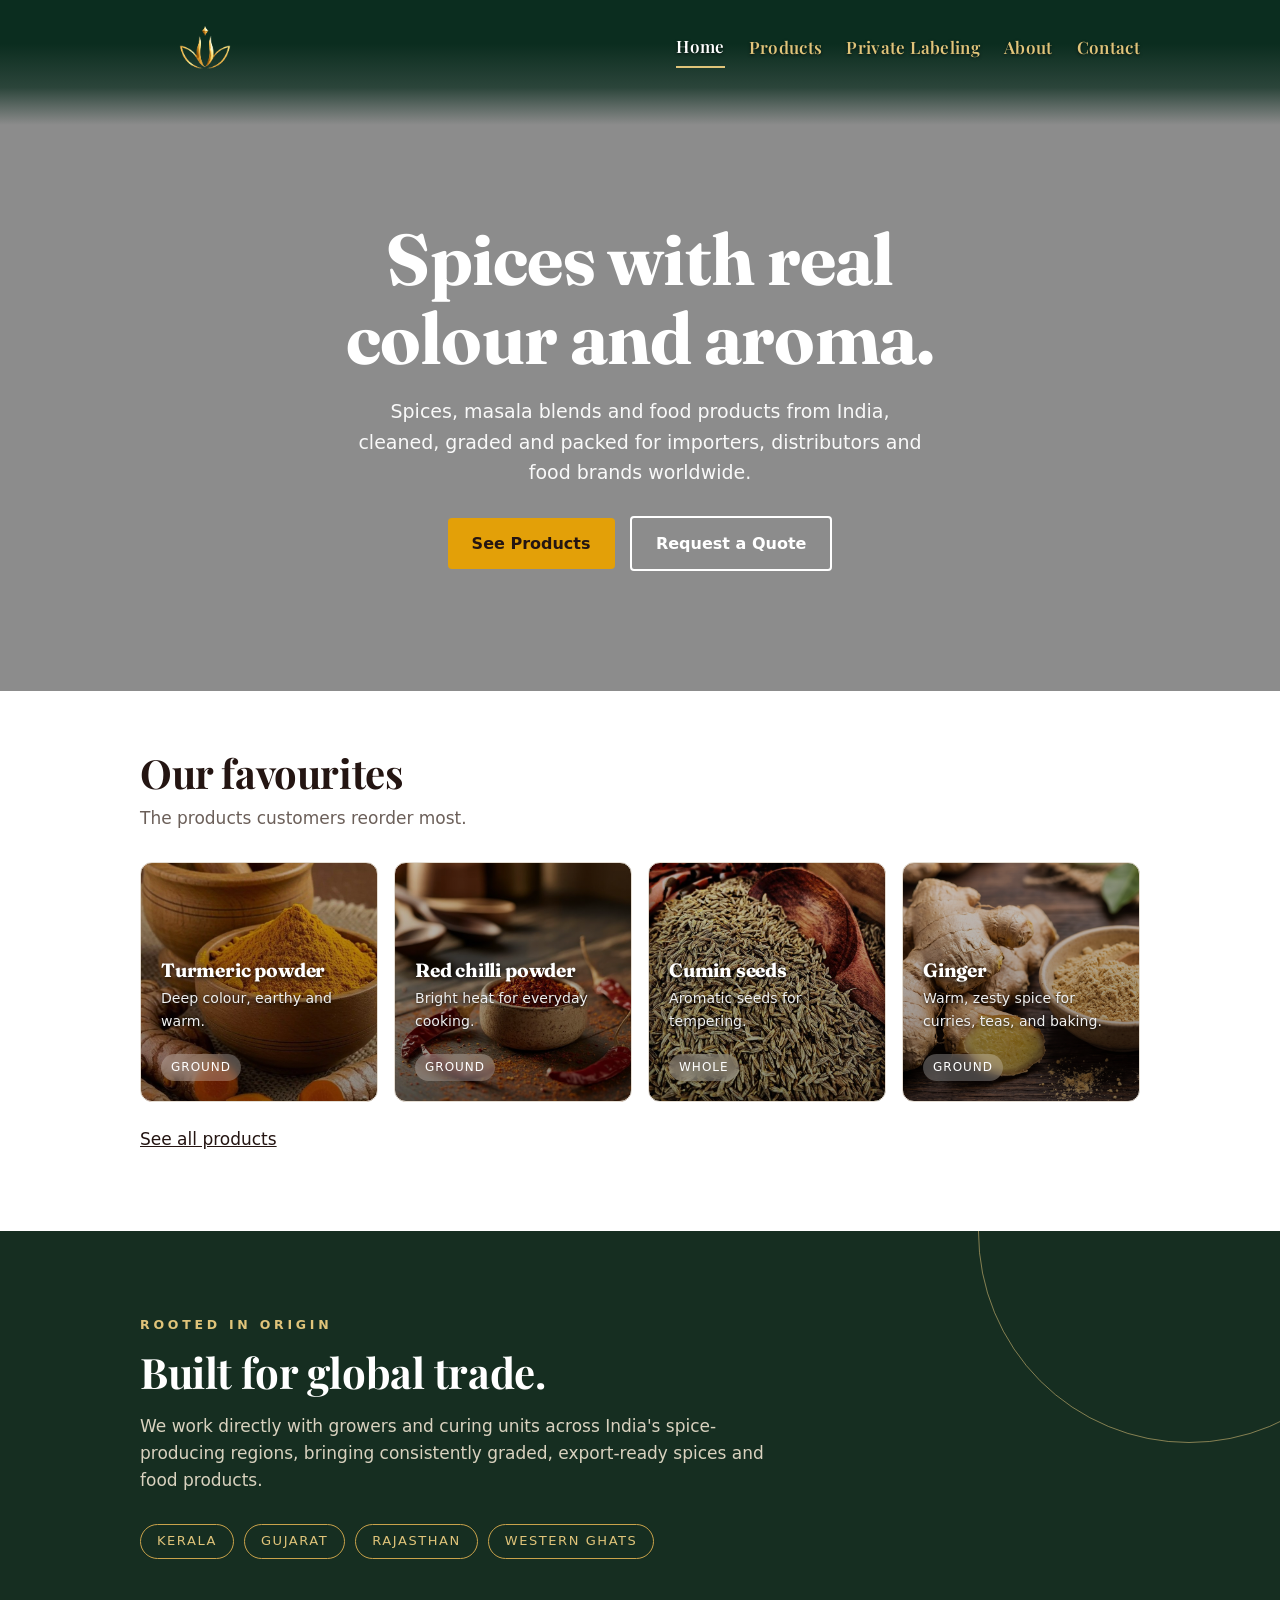
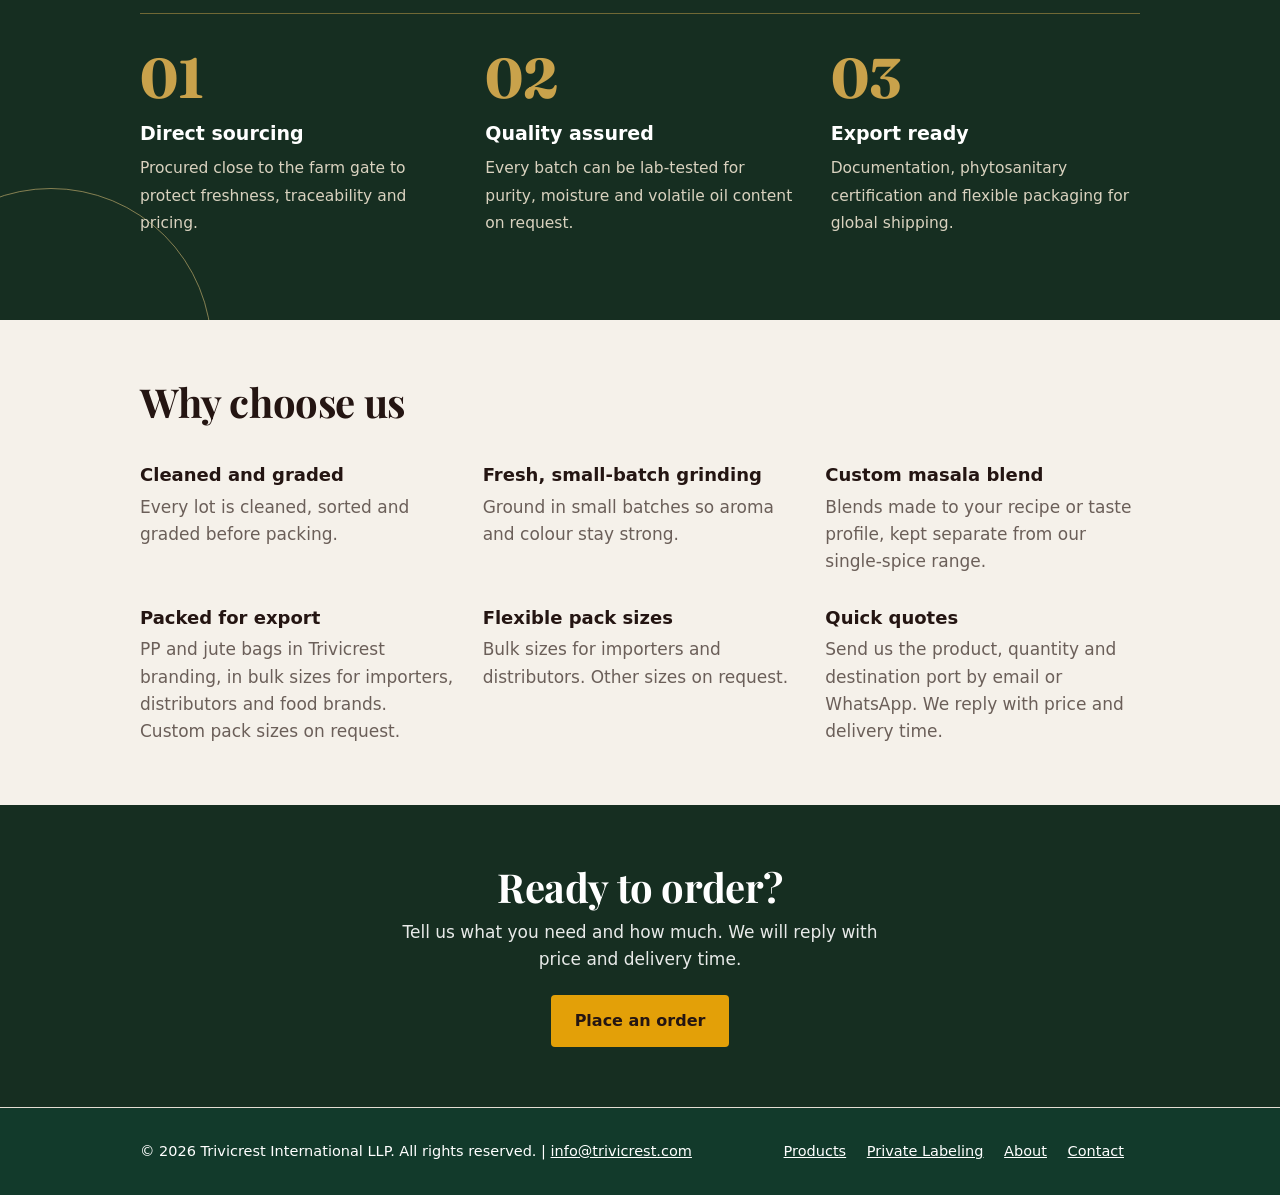
==== commit b2ff85a6: "Update website" ====
--- a/index.html
+++ b/index.html
@@ -14,25 +14,14 @@
         <img src="images/trivilogo.png" alt="Trivicrest International LLP" class="logo-img">
       </a>
       <nav class="main-nav">
-  <ul>
-    <li><a href="index.html">Home</a></li>
-    
-    <!-- Products Dropdown -->
-    <li class="dropdown">
-      <a href="products.html" class="drop-btn">Products ▾</a>
-      <ul class="dropdown-menu">
-        <!-- Clicking this opens your Spices page -->
-        <li><a href="spices.html">Spices</a></li>
-        <!-- Clicking this opens your upcoming/other products page -->
-        <li><a href="products.html">Products</a></li>
-      </ul>
-    </li>
-
-    <li><a href="private-labeling.html">Private Labeling</a></li>
-    <li><a href="about.html">About</a></li>
-    <li><a href="contact.html">Contact</a></li>
-  </ul>
-</nav>
+        <ul>
+          <li><a href="index.html">Home</a></li>
+          <li><a href="products.html">Products</a></li>
+          <li><a href="private-labeling.html">Private Labeling</a></li>
+          <li><a href="about.html">About</a></li>
+          <li><a href="contact.html">Contact</a></li>
+        </ul>
+      </nav>
     </div>
   </header>
   <main>
--- a/style.css
+++ b/style.css
@@ -61,53 +61,6 @@
 nav a:hover, nav a.on, .main-nav a:hover, .main-nav a.on {
   color: #ffffff;
   border-bottom: 2px solid #E0C47A;
-}
-
-/* Dropdown Menu Styling */
-.main-nav .dropdown-menu {
-  position: absolute;
-  top: 100%;
-  left: 24px; /* Align with nav link left margin */
-  background-color: #0b2d1f;
-  min-width: 160px;
-  box-shadow: 0px 8px 16px rgba(0, 0, 0, 0.3);
-  border: 1px solid rgba(224, 196, 122, 0.3);
-  border-radius: 4px;
-  display: flex;
-  flex-direction: column;
-  gap: 0;
-  padding: 0.5rem 0;
-  opacity: 0;
-  visibility: hidden;
-  transform: translateY(10px);
-  transition: all 0.3s ease;
-  z-index: 100;
-}
-
-.main-nav .dropdown-menu li {
-  width: 100%;
-}
-
-.main-nav .dropdown-menu a {
-  display: block;
-  margin-left: 0 !important;
-  padding: 0.6rem 1.2rem;
-  color: #E0C47A;
-  white-space: nowrap;
-  border-bottom: none !important;
-}
-
-.main-nav .dropdown-menu a:hover {
-  background-color: rgba(224, 196, 122, 0.1);
-  color: #ffffff;
-  border-bottom: none !important;
-}
-
-/* Show Dropdown on Hover */
-.main-nav .dropdown:hover .dropdown-menu {
-  opacity: 1;
-  visibility: visible;
-  transform: translateY(0);
 }
 
 /* Homepage-Only Dissolving Header over Video */
@@ -312,20 +265,6 @@
     padding: 4px 8px;
   }
 
-  /* Adjust dropdown positioning for mobile view */
-  .main-nav .dropdown-menu {
-    position: static;
-    box-shadow: none;
-    border: none;
-    background: rgba(0, 0, 0, 0.15);
-    margin-top: 4px;
-    display: none; 
-  }
-
-  .main-nav .dropdown:hover .dropdown-menu {
-    display: flex;
-  }
-
   /* 2. Hero Section Fixes for Mobile Video */
   .hero {
     min-height: 480px !important;
